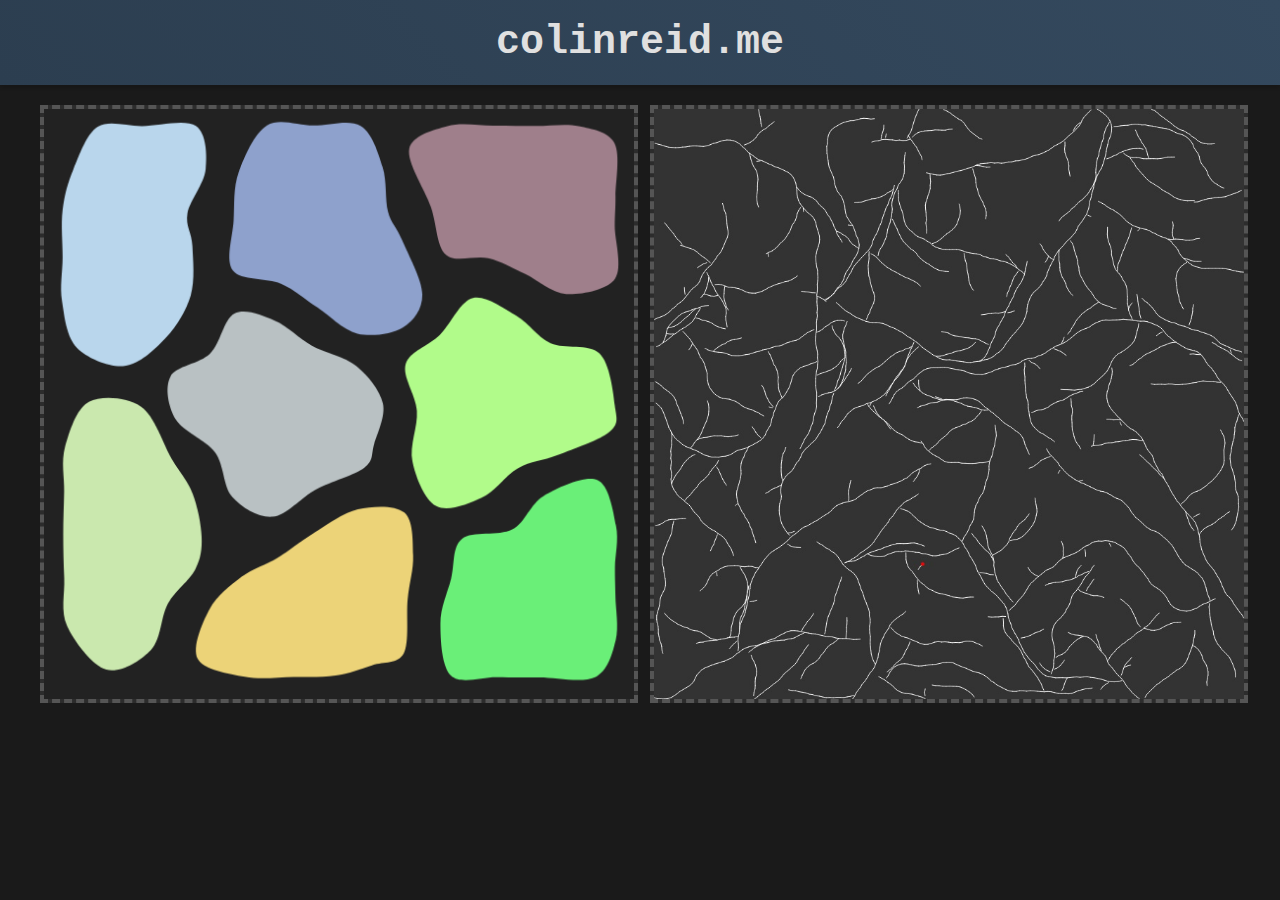
==== index.html @ 0cc9d1d3 "Update index.html" ====
<!DOCTYPE html>
<html lang="en">
  <head>
    <meta charset="UTF-8" />
    <meta name="viewport" content="width=device-width, initial-scale=1.0" />
    <title>colinreid.me</title>
    <link rel="stylesheet" href="style.css" />
  </head>
  <body>
    <header>
      <h1>colinreid.me</h1>
    </header>
    <main>
      <div class="grid-container">
        <!-- Artwork 1 -->
        <a href="1.html" class="grid-item">
          <div class="image-container">
            <img src="images/art1.jpg" alt="Blobby" />
            <div class="overlay">
              <div class="text">Blobby</div>
            </div>
          </div>
        </a>
        <!-- Add additional grid items here as needed -->
        <a href="2.html" class="grid-item">
          <div class="image-container">
            <img src="images/art2.jpg" alt="Wandering line" />
            <div class="overlay">
              <div class="text">Wandering Line</div>
            </div>
          </div>
        </a>
      </div>
    </main>
  </body>
</html>
---- style.css ----
/* General Styles */
body {
  margin: 0;
  font-family: 'Courier New', Courier, monospace;
  background: #1a1a1a;  /* Dark background */
  color: #ddd;
}

header {
  text-align: center;
  padding: 20px;
  background: linear-gradient(45deg, #2c3e50, #34495e);
  box-shadow: 0 2px 4px rgba(0, 0, 0, 0.2);
}

h1 {
  margin: 0;
  font-size: 2.5em;
  color: #e0e0e0;
}

/* Main container centers the grid */
main {
  padding: 20px;
  display: flex;
  justify-content: center;
}

/* Grid Container: two columns, centered and responsive */
.grid-container {
  display: grid;
  grid-template-columns: repeat(2, 1fr);
  gap: 20px;
  width: 100%;
  max-width: 1200px;  /* 2 columns of 600px each */
  margin: 0 auto;
}

/* Grid Items: each item is a square, max 600x600 pixels */
.grid-item {
  text-decoration: none;
  color: inherit;
  position: relative;
  background: #2c2c2c;
  border: 4px dashed #555;
  width: 100%;
  max-width: 600px;   /* Limit to 600px wide */
  aspect-ratio: 1 / 1;  /* Maintain square ratio */
  overflow: hidden;
  display: flex;
  align-items: center;
  justify-content: center;
  margin: 0 auto;  /* Center item within its grid cell */
  transition: transform 0.3s ease, box-shadow 0.3s ease;
}

.grid-item:hover {
  transform: scale(1.05);
  box-shadow: 8px 8px 0 #222;
}

/* Image Container and Styling */
.image-container {
  position: relative;
  width: 100%;
  height: 100%;
}

.image-container img {
  width: 100%;
  height: 100%;
  object-fit: cover;
  display: block;
}

/* Overlay on Hover */
.overlay {
  position: absolute;
  top: 0;
  left: 0;
  width: 100%;
  height: 100%;
  background: rgba(0, 0, 0, 0.7);
  opacity: 0;
  transition: opacity 0.3s ease;
  display: flex;
  align-items: center;
  justify-content: center;
}

.grid-item:hover .overlay {
  opacity: 1;
}

/* Overlay Text */
.text {
  color: #1abc9c;
  font-size: 1.5em;
  font-family: 'Comic Sans MS', cursive, sans-serif;
  text-shadow: 2px 2px 0 #000;
}
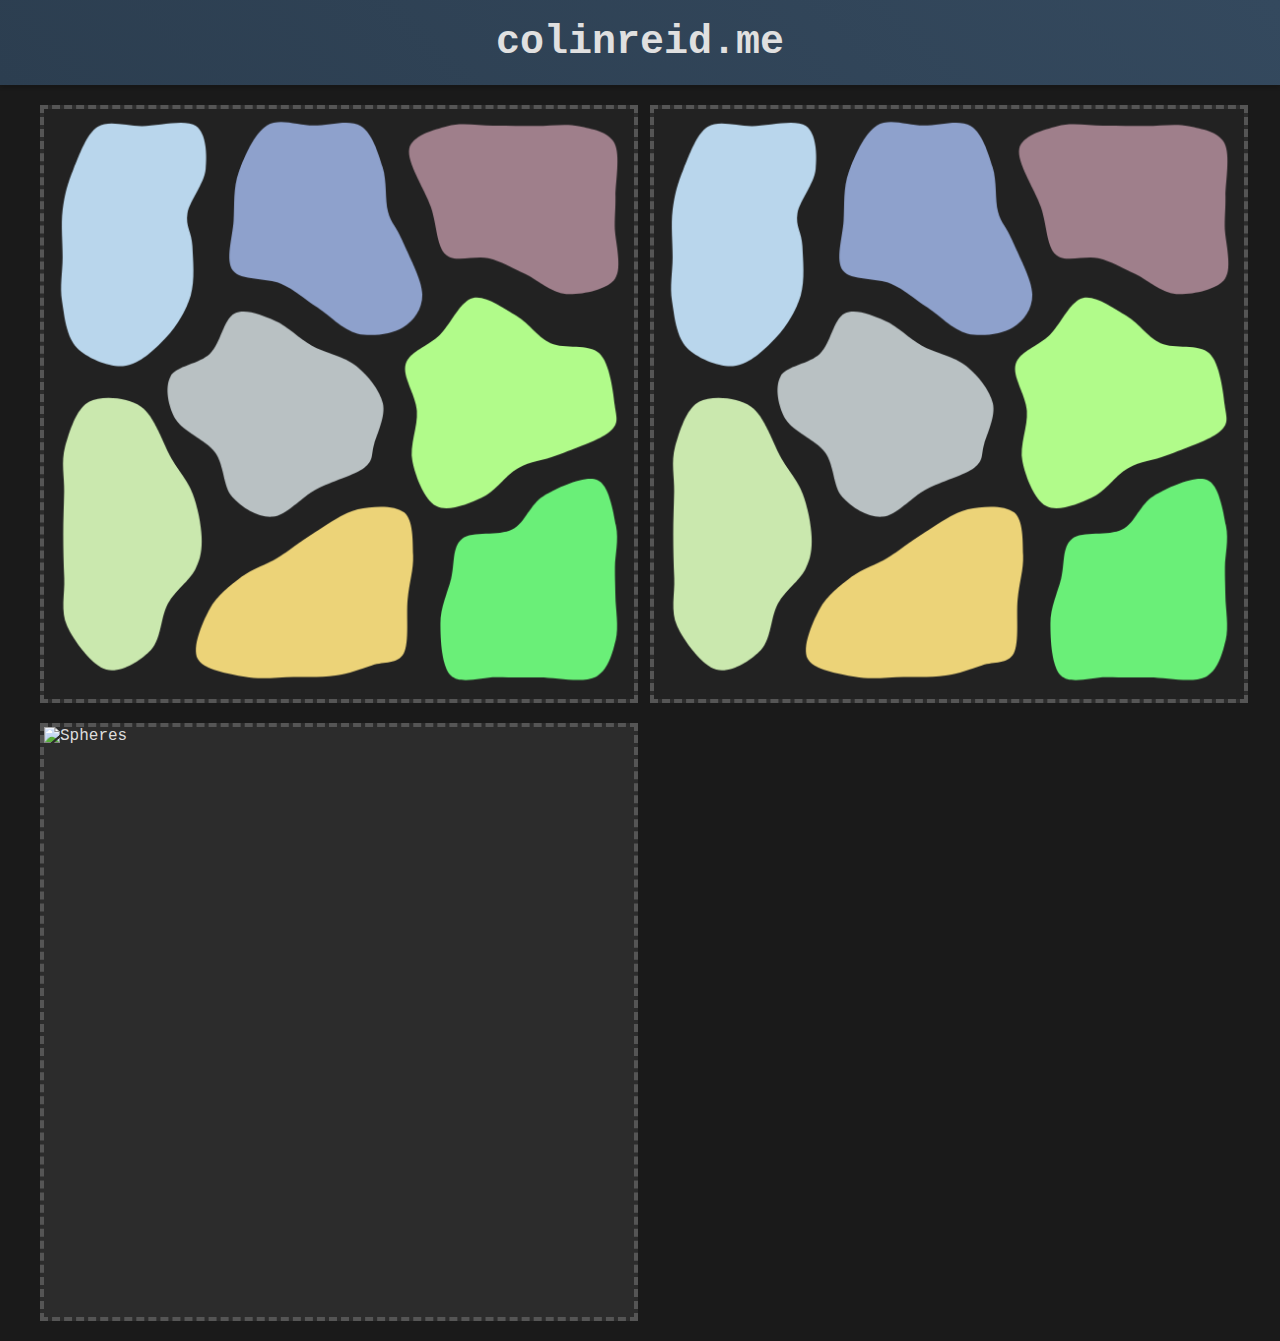
==== commit 125f281a: "Add files via upload" ====
--- a/index.html
+++ b/index.html
@@ -24,9 +24,18 @@
         <!-- Add additional grid items here as needed -->
         <a href="2.html" class="grid-item">
           <div class="image-container">
-            <img src="images/art2.jpg" alt="Wandering line" />
+            <img src="images/art1.jpg" alt="Wandering line" />
             <div class="overlay">
               <div class="text">Wandering Line</div>
+            </div>
+          </div>
+        </a>
+
+        <a href="3.html" class="grid-item">
+          <div class="image-container">
+            <img src="images/art3.jpg" alt="Spheres" />
+            <div class="overlay">
+              <div class="text">Spheres</div>
             </div>
           </div>
         </a>
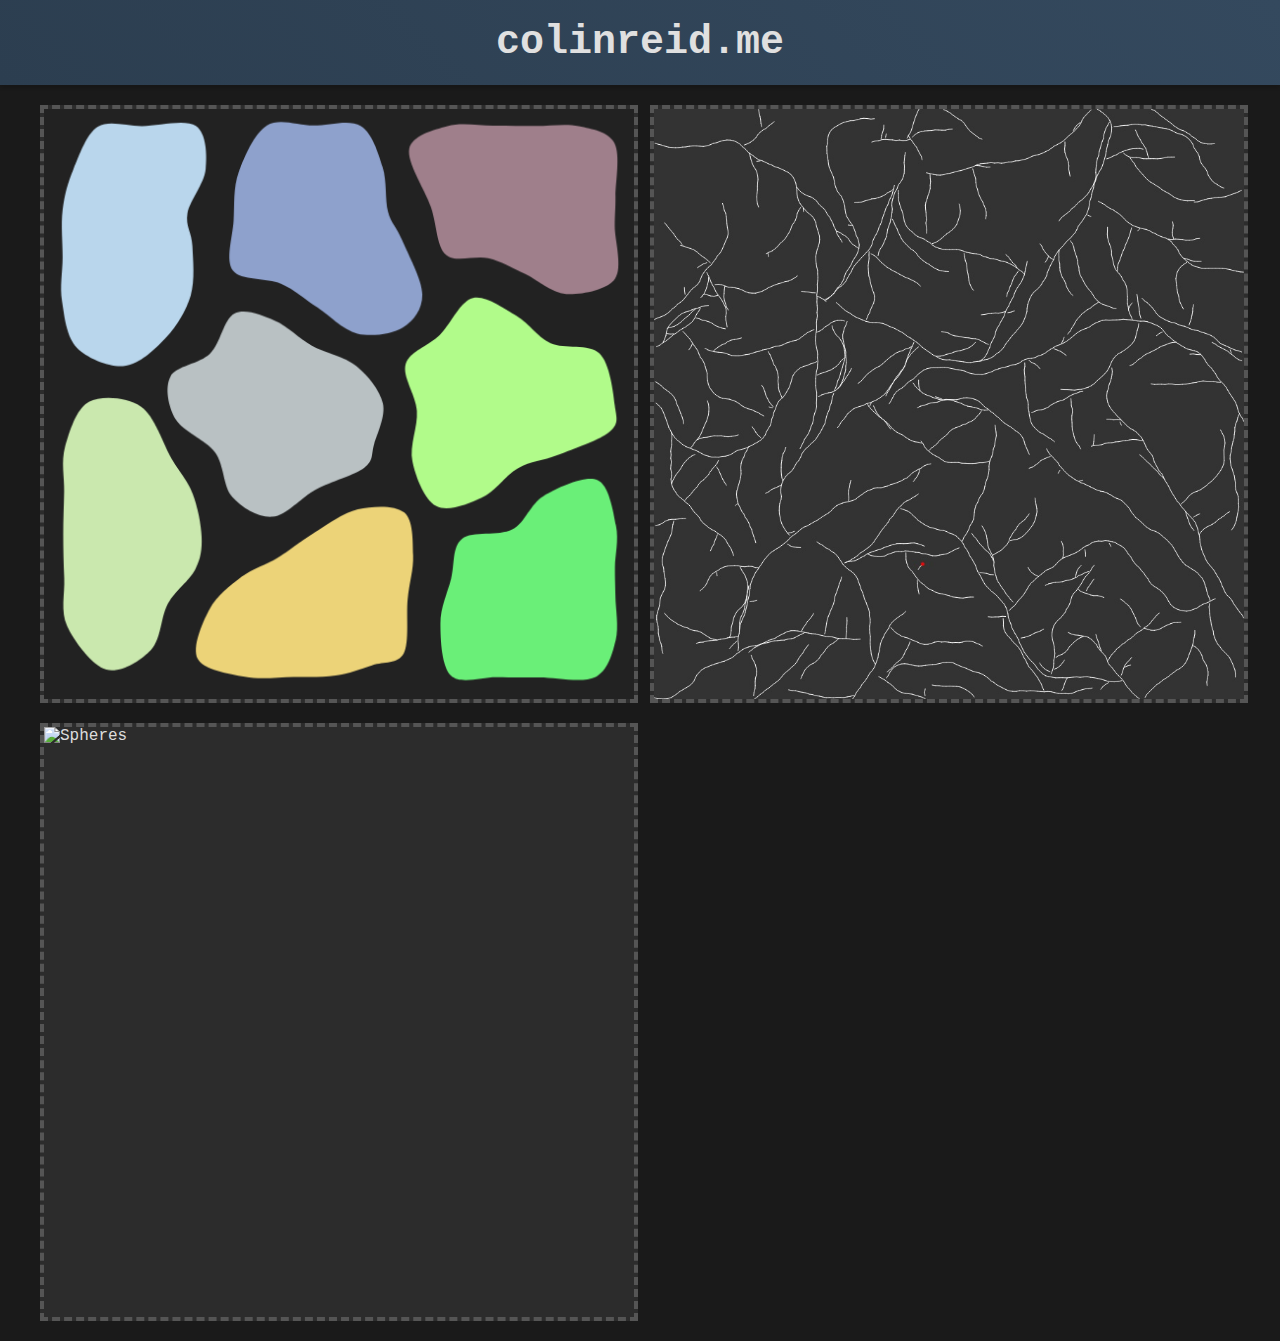
==== commit 6fd425b0: "Add files via upload" ====
--- a/index.html
+++ b/index.html
@@ -24,7 +24,7 @@
         <!-- Add additional grid items here as needed -->
         <a href="2.html" class="grid-item">
           <div class="image-container">
-            <img src="images/art1.jpg" alt="Wandering line" />
+            <img src="images/art2.jpg" alt="Wandering line" />
             <div class="overlay">
               <div class="text">Wandering Line</div>
             </div>
@@ -33,7 +33,7 @@
 
         <a href="3.html" class="grid-item">
           <div class="image-container">
-            <img src="images/art3.jpg" alt="Spheres" />
+            <img src="images/art3.png" alt="Spheres" />
             <div class="overlay">
               <div class="text">Spheres</div>
             </div>
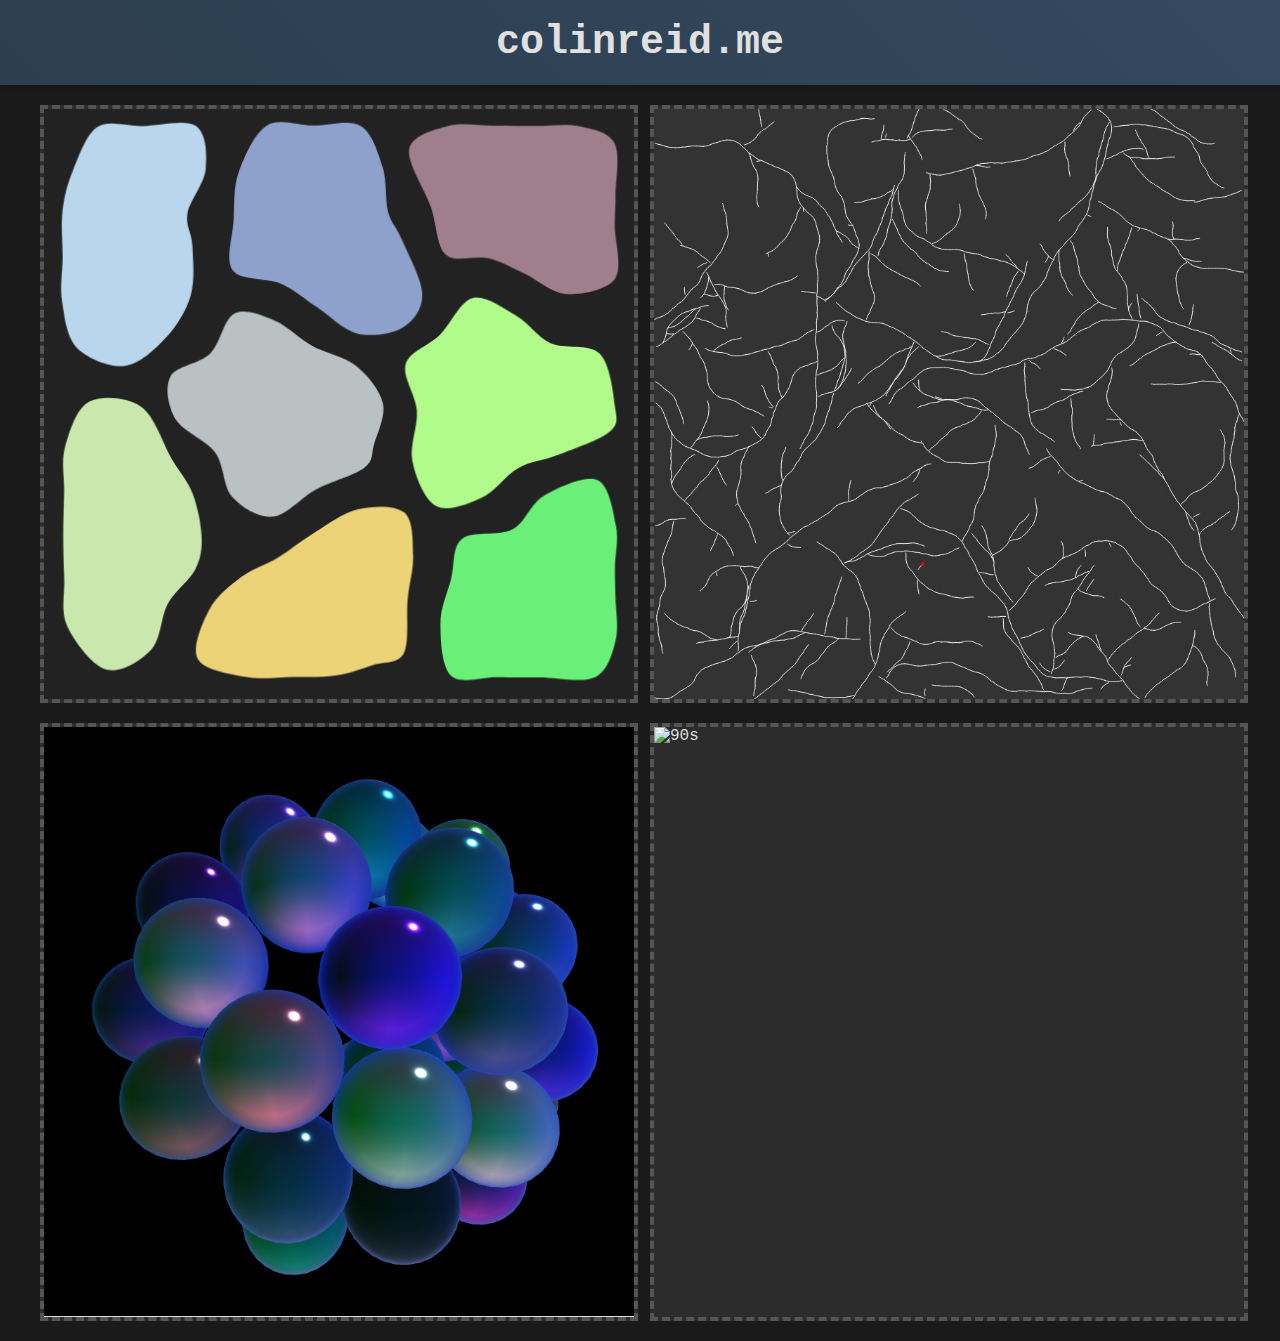
==== commit 5313ea5e: "Add files via upload" ====
--- a/index.html
+++ b/index.html
@@ -39,6 +39,15 @@
             </div>
           </div>
         </a>
+
+        <a href="90s.html" class="grid-item">
+          <div class="image-container">
+            <img src="images/90s.png" alt="90s" />
+            <div class="overlay">
+              <div class="text">90s</div>
+            </div>
+          </div>
+        </a>
       </div>
     </main>
   </body>
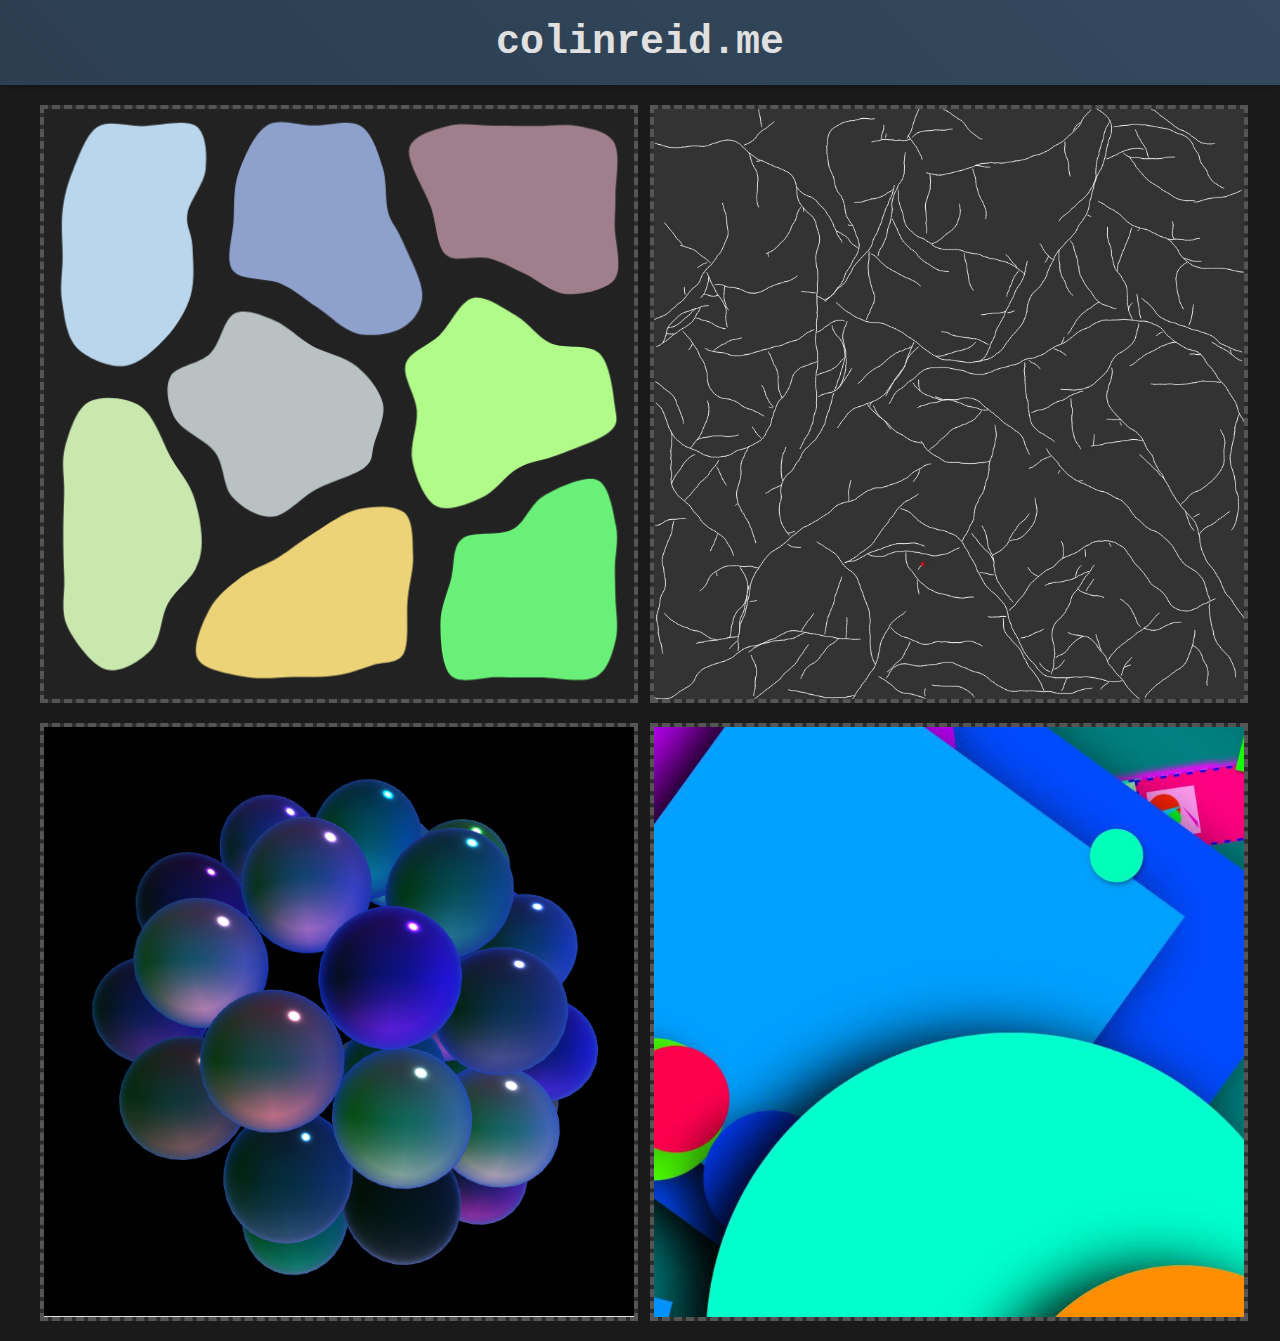
==== commit 3079c82a: "Update index.html" ====
--- a/index.html
+++ b/index.html
@@ -42,7 +42,7 @@
 
         <a href="90s.html" class="grid-item">
           <div class="image-container">
-            <img src="images/90s.png" alt="90s" />
+            <img src="images/90s.jpg" alt="90s" />
             <div class="overlay">
               <div class="text">90s</div>
             </div>
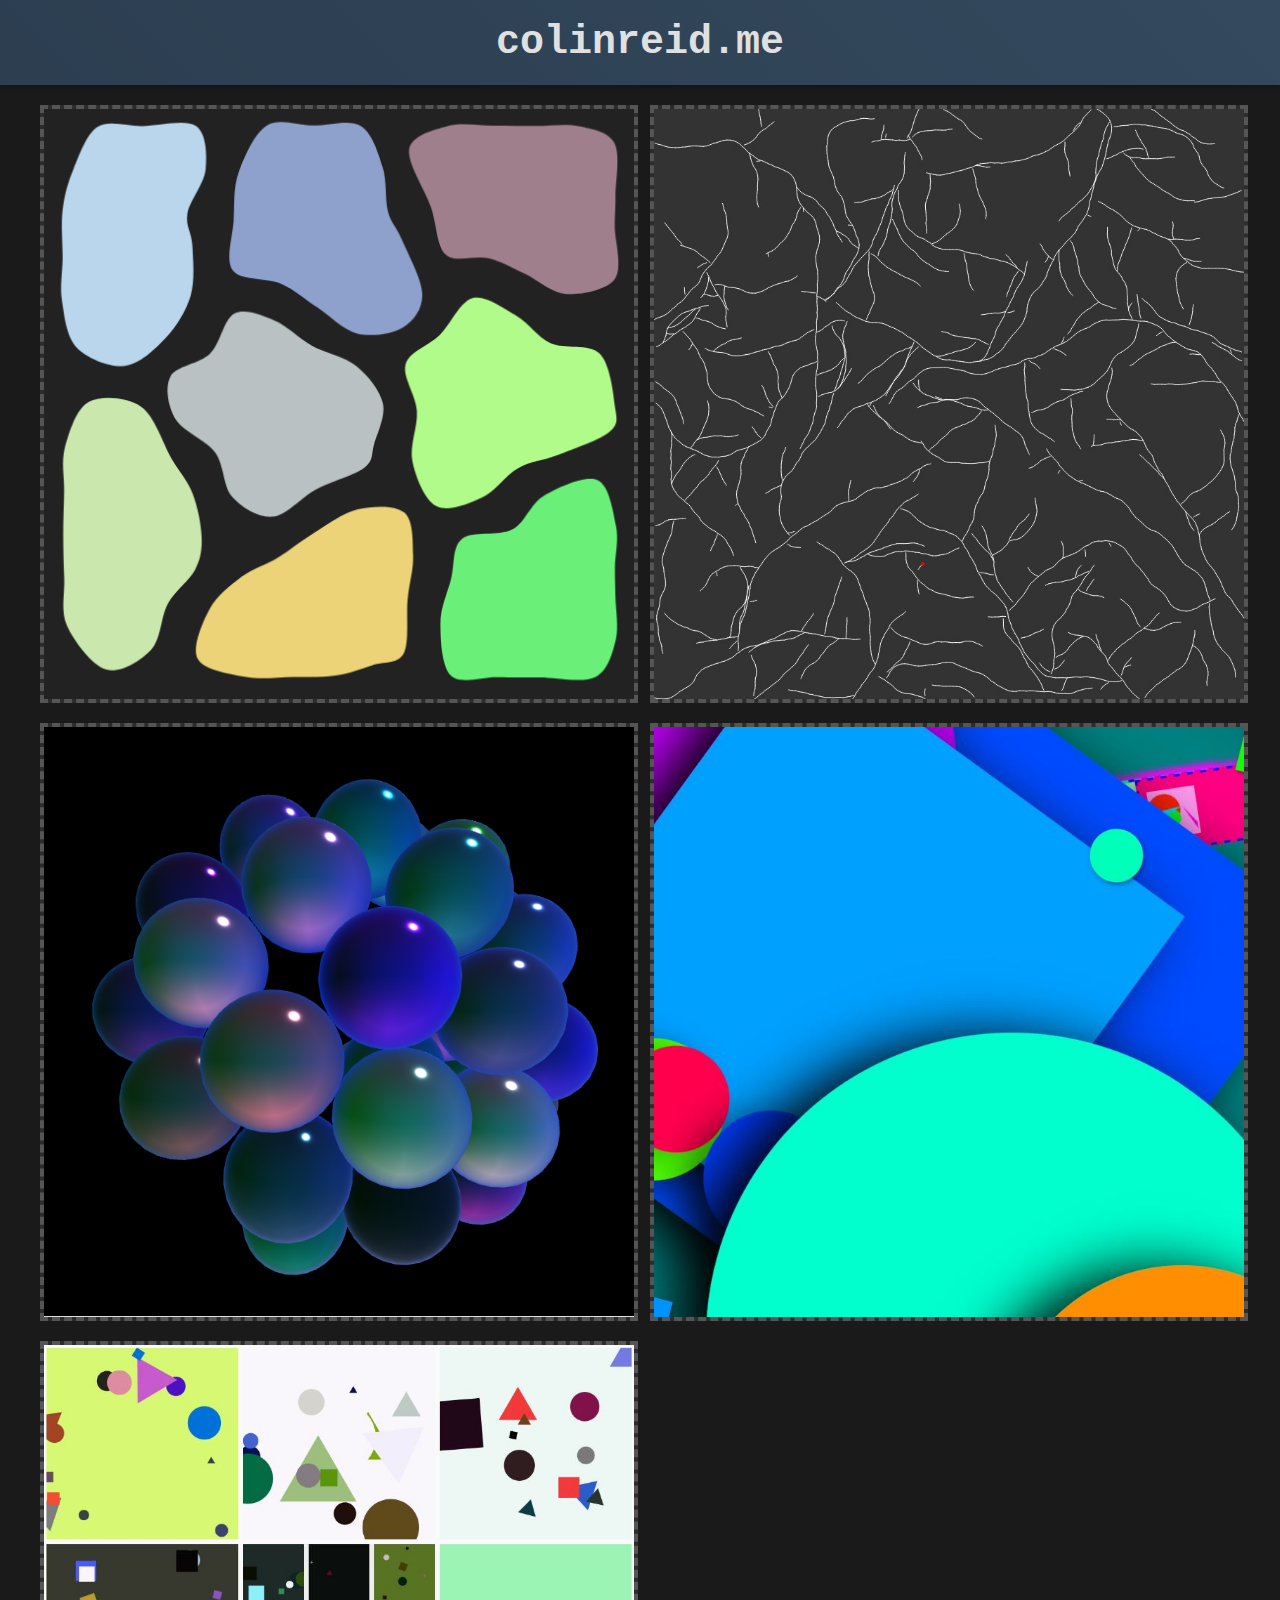
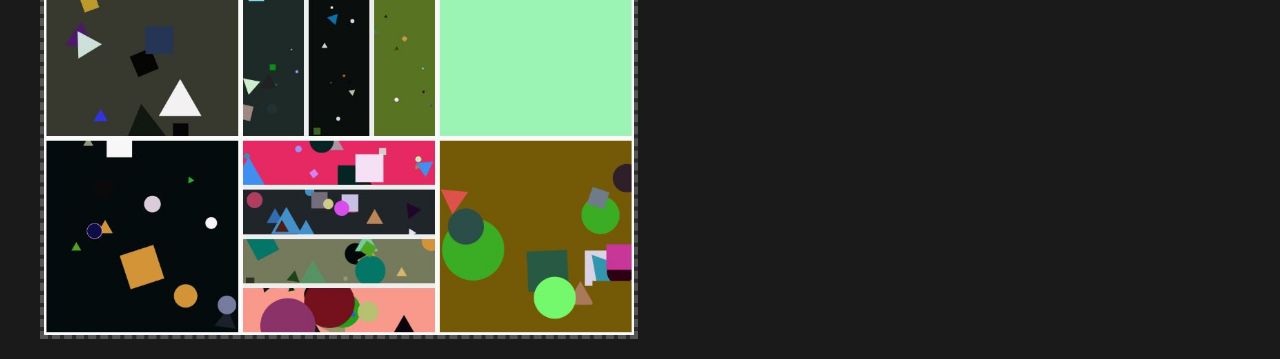
==== commit b4c7d5ac: "Add files via upload" ====
--- a/index.html
+++ b/index.html
@@ -40,7 +40,7 @@
           </div>
         </a>
 
-        <a href="90s.html" class="grid-item">
+        <a href="4.html" class="grid-item">
           <div class="image-container">
             <img src="images/90s.jpg" alt="90s" />
             <div class="overlay">
@@ -48,6 +48,15 @@
             </div>
           </div>
         </a>
+
+        <a href="5.html" class="grid-item">
+          <div class="image-container">
+            <img src="images/art5.jpg" alt="Grids" />
+            <div class="overlay">
+              <div class="text">Grids</div>
+            </div>
+          </div>
+        </a>
       </div>
     </main>
   </body>
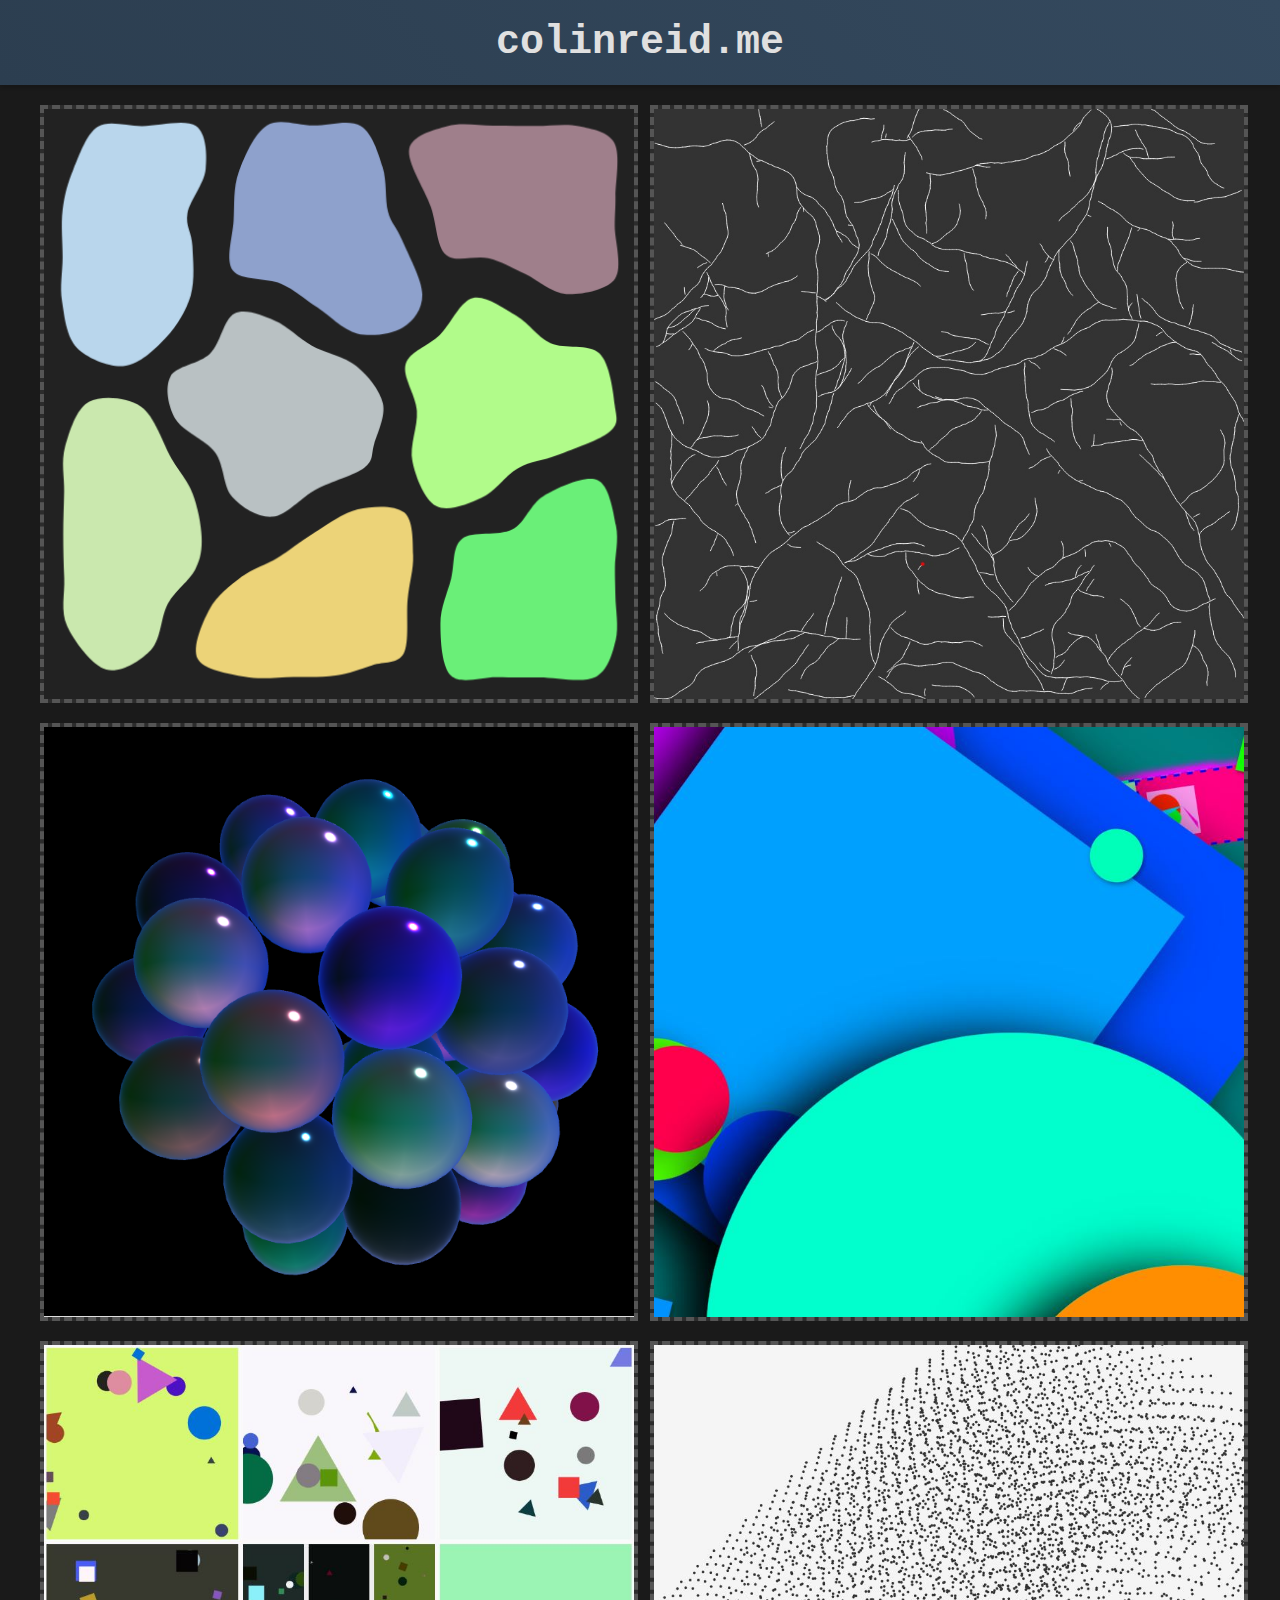
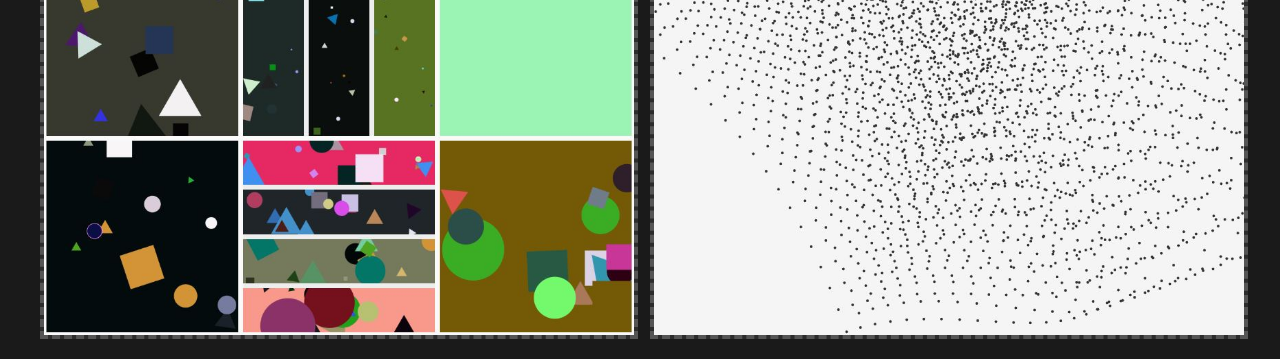
==== commit b2b359bd: "Add files via upload" ====
--- a/index.html
+++ b/index.html
@@ -57,6 +57,15 @@
             </div>
           </div>
         </a>
+
+        <a href="6.html" class="grid-item">
+          <div class="image-container">
+            <img src="images/art6.jpg" alt="Attraction/Repulsion" />
+            <div class="overlay">
+              <div class="text">Attraction/Repulsion</div>
+            </div>
+          </div>
+        </a>
       </div>
     </main>
   </body>
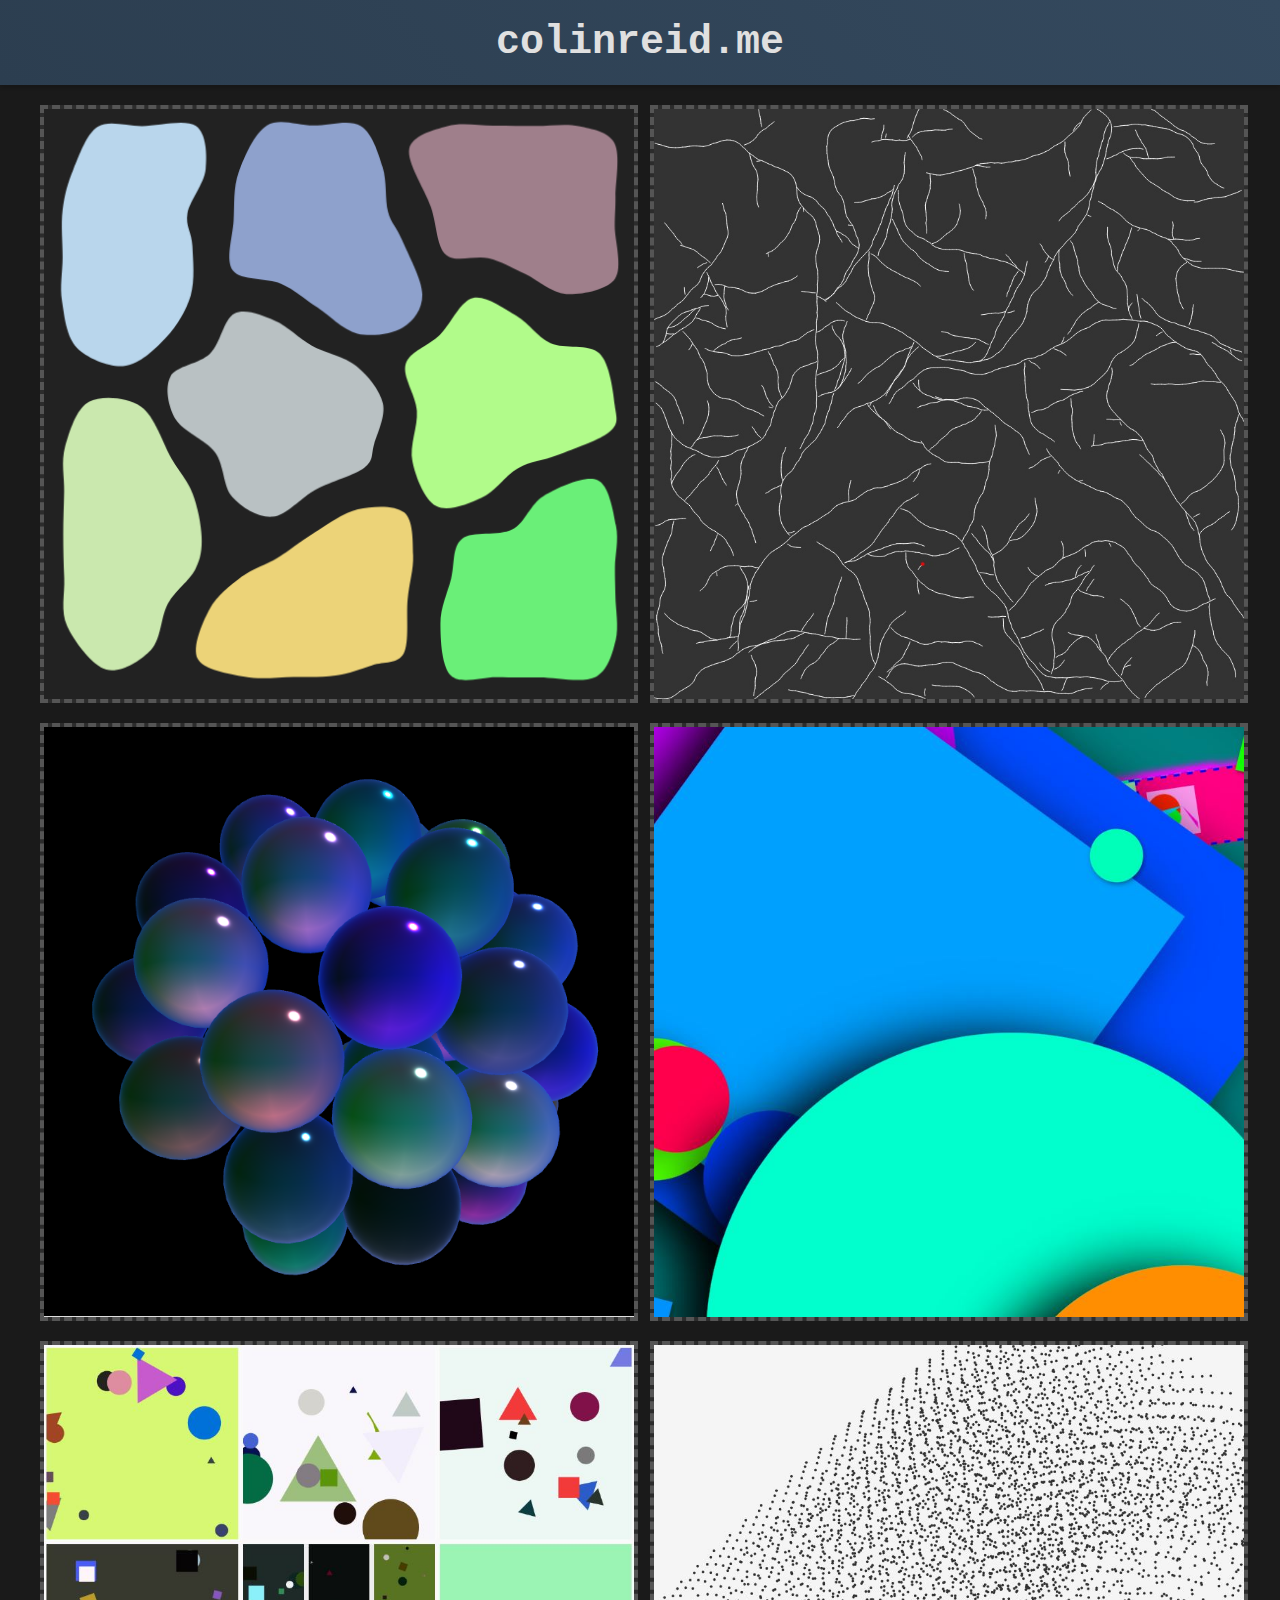
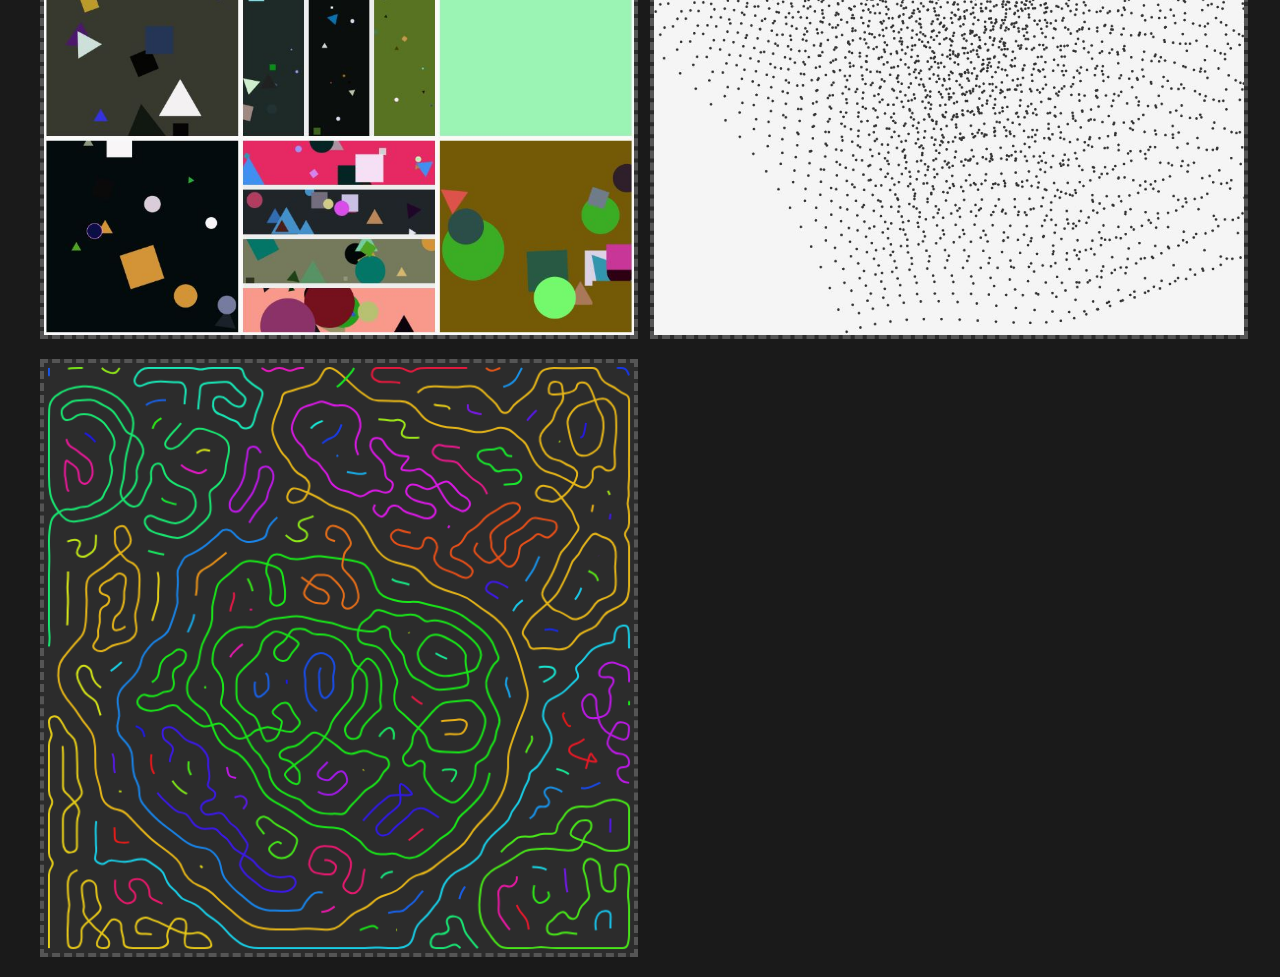
==== commit 60283960: "Add files via upload" ====
--- a/index.html
+++ b/index.html
@@ -66,6 +66,15 @@
             </div>
           </div>
         </a>
+
+        <a href="7.html" class="grid-item">
+          <div class="image-container">
+            <img src="images/art7.png" alt="Space Filling" />
+            <div class="overlay">
+              <div class="text">Space Filling</div>
+            </div>
+          </div>
+        </a>
       </div>
     </main>
   </body>
